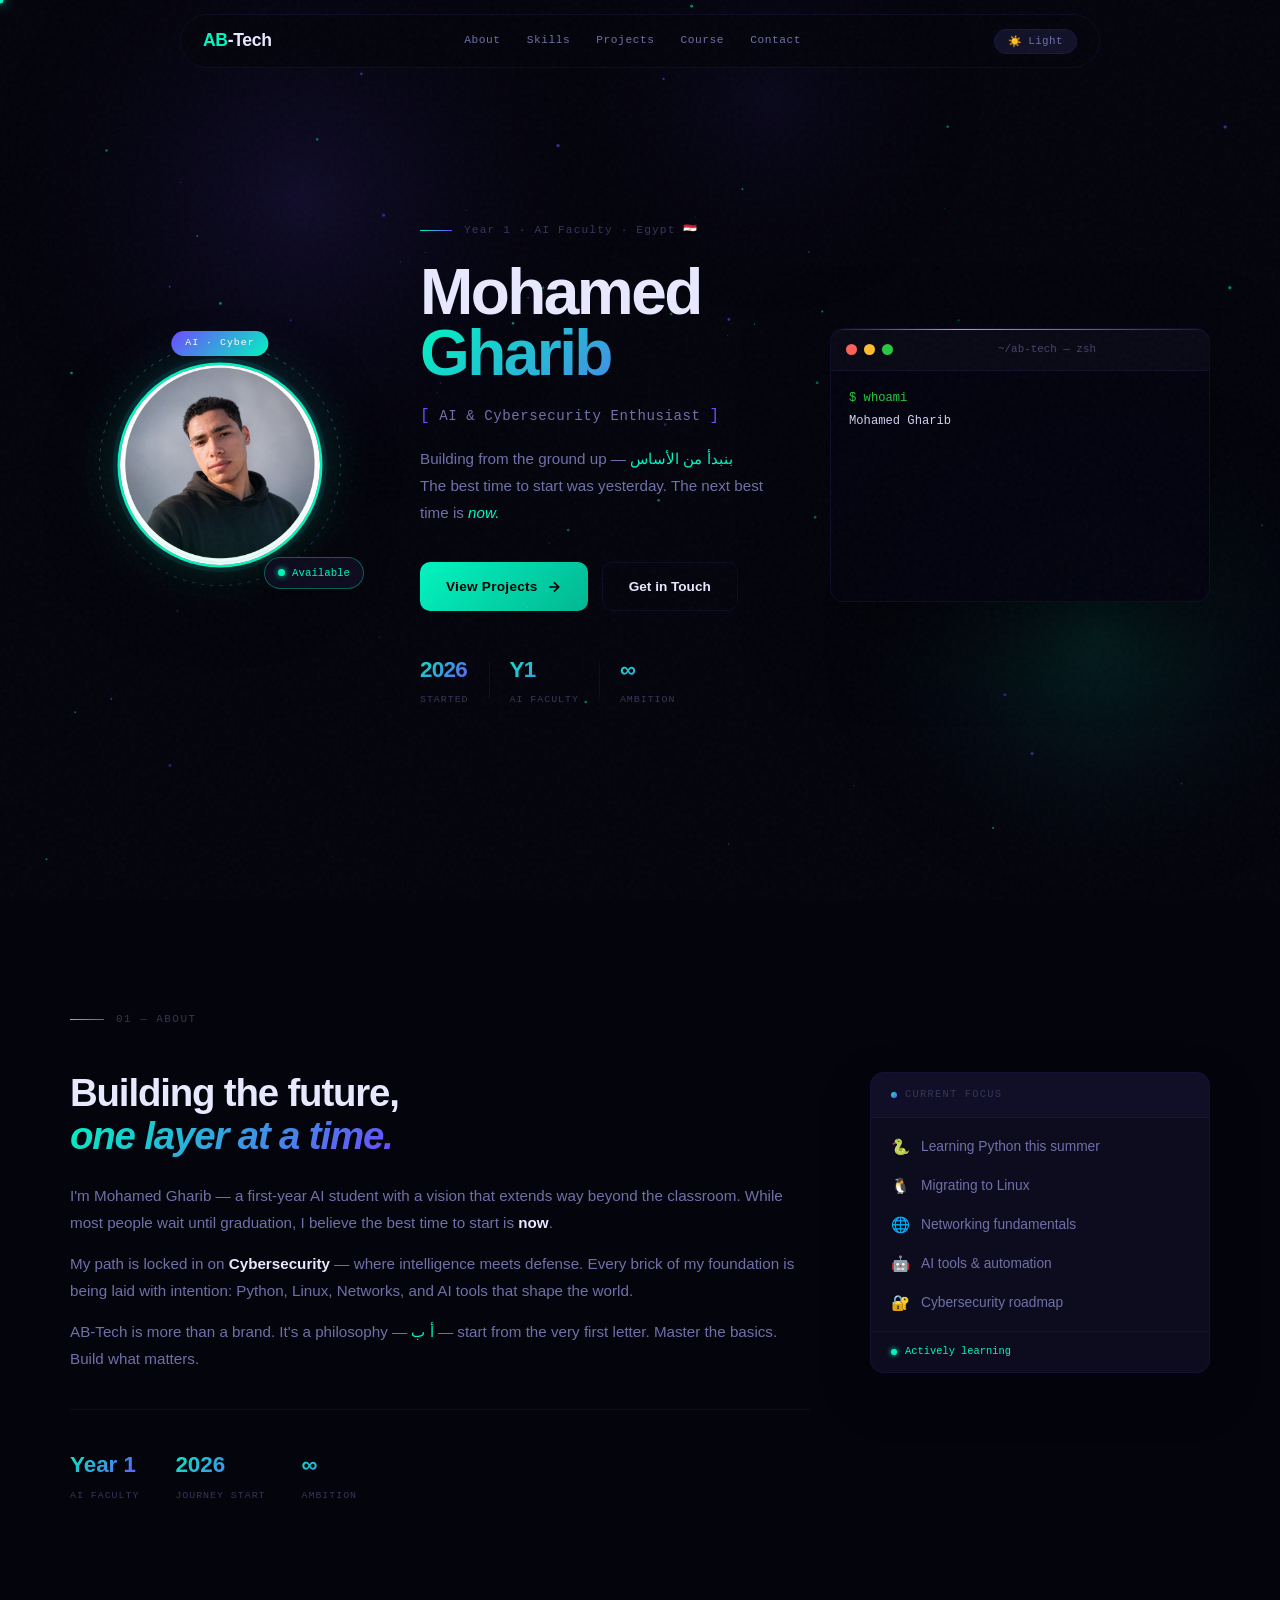
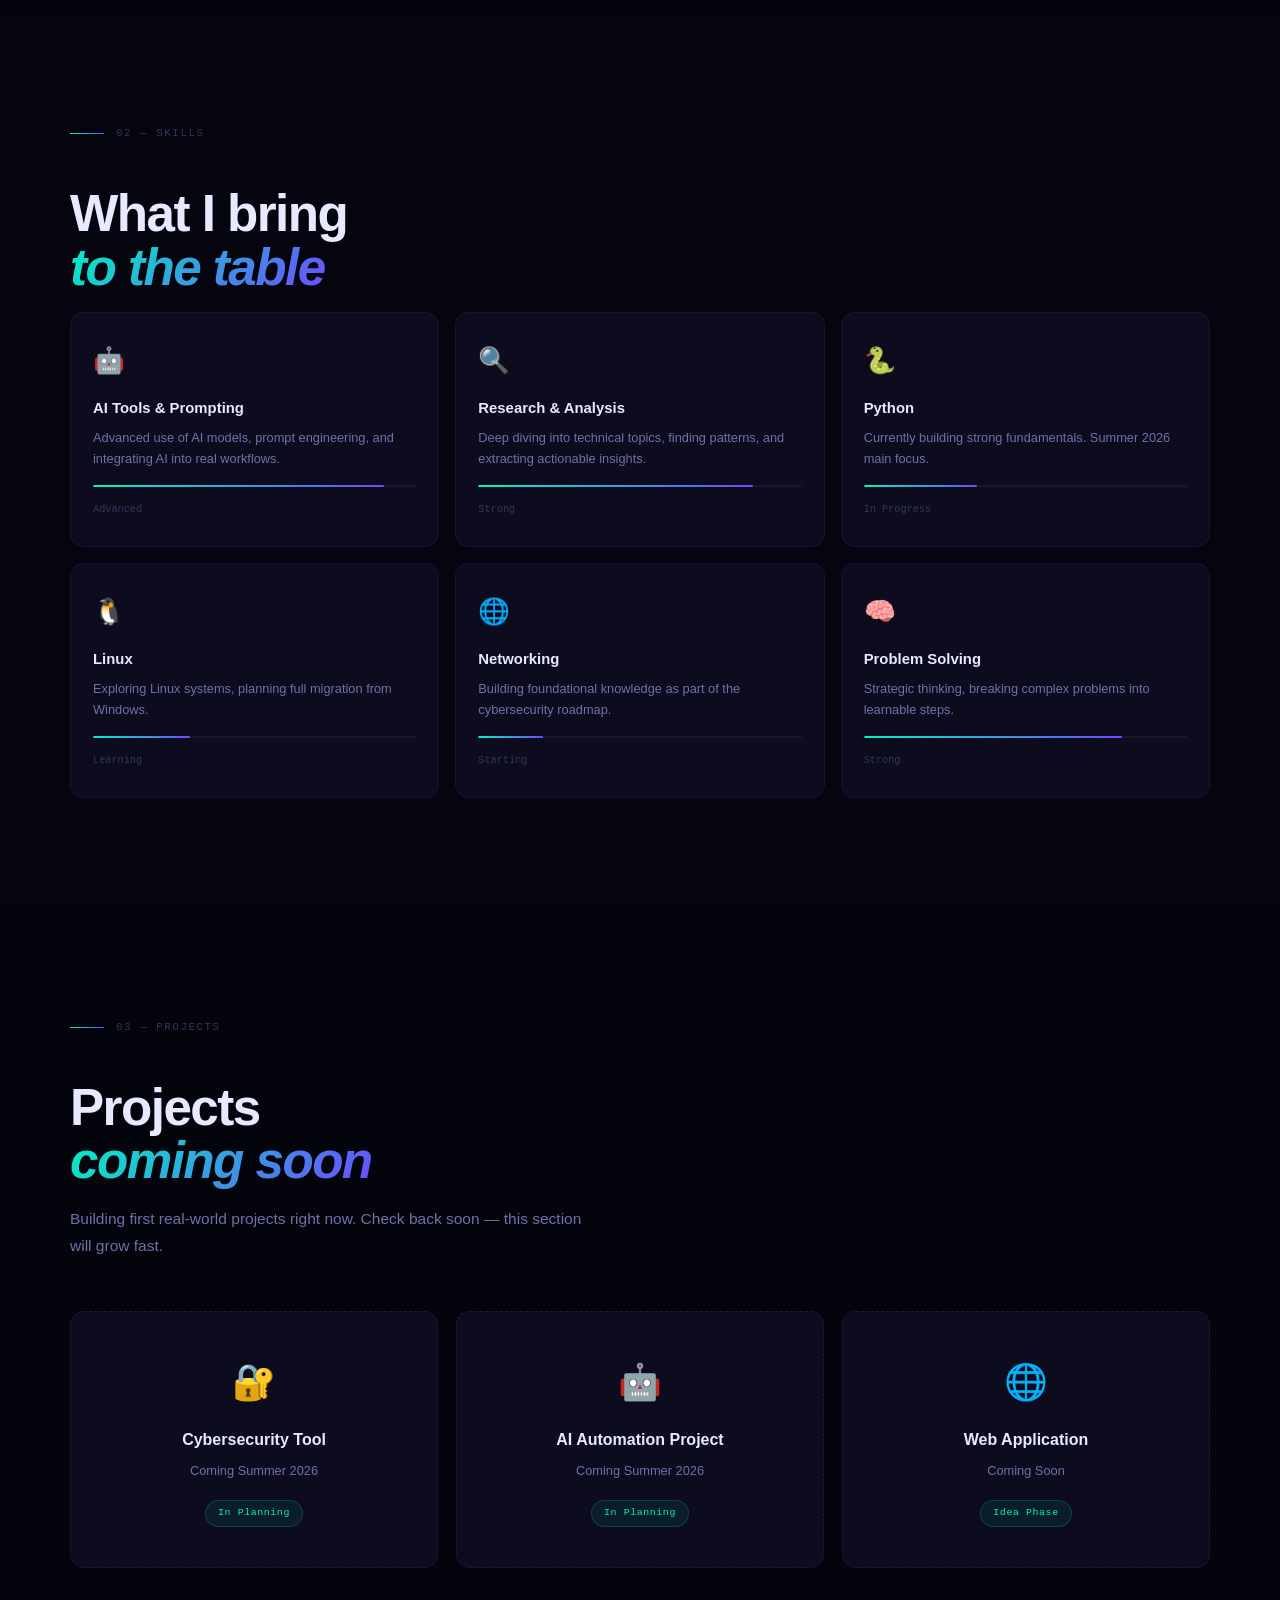
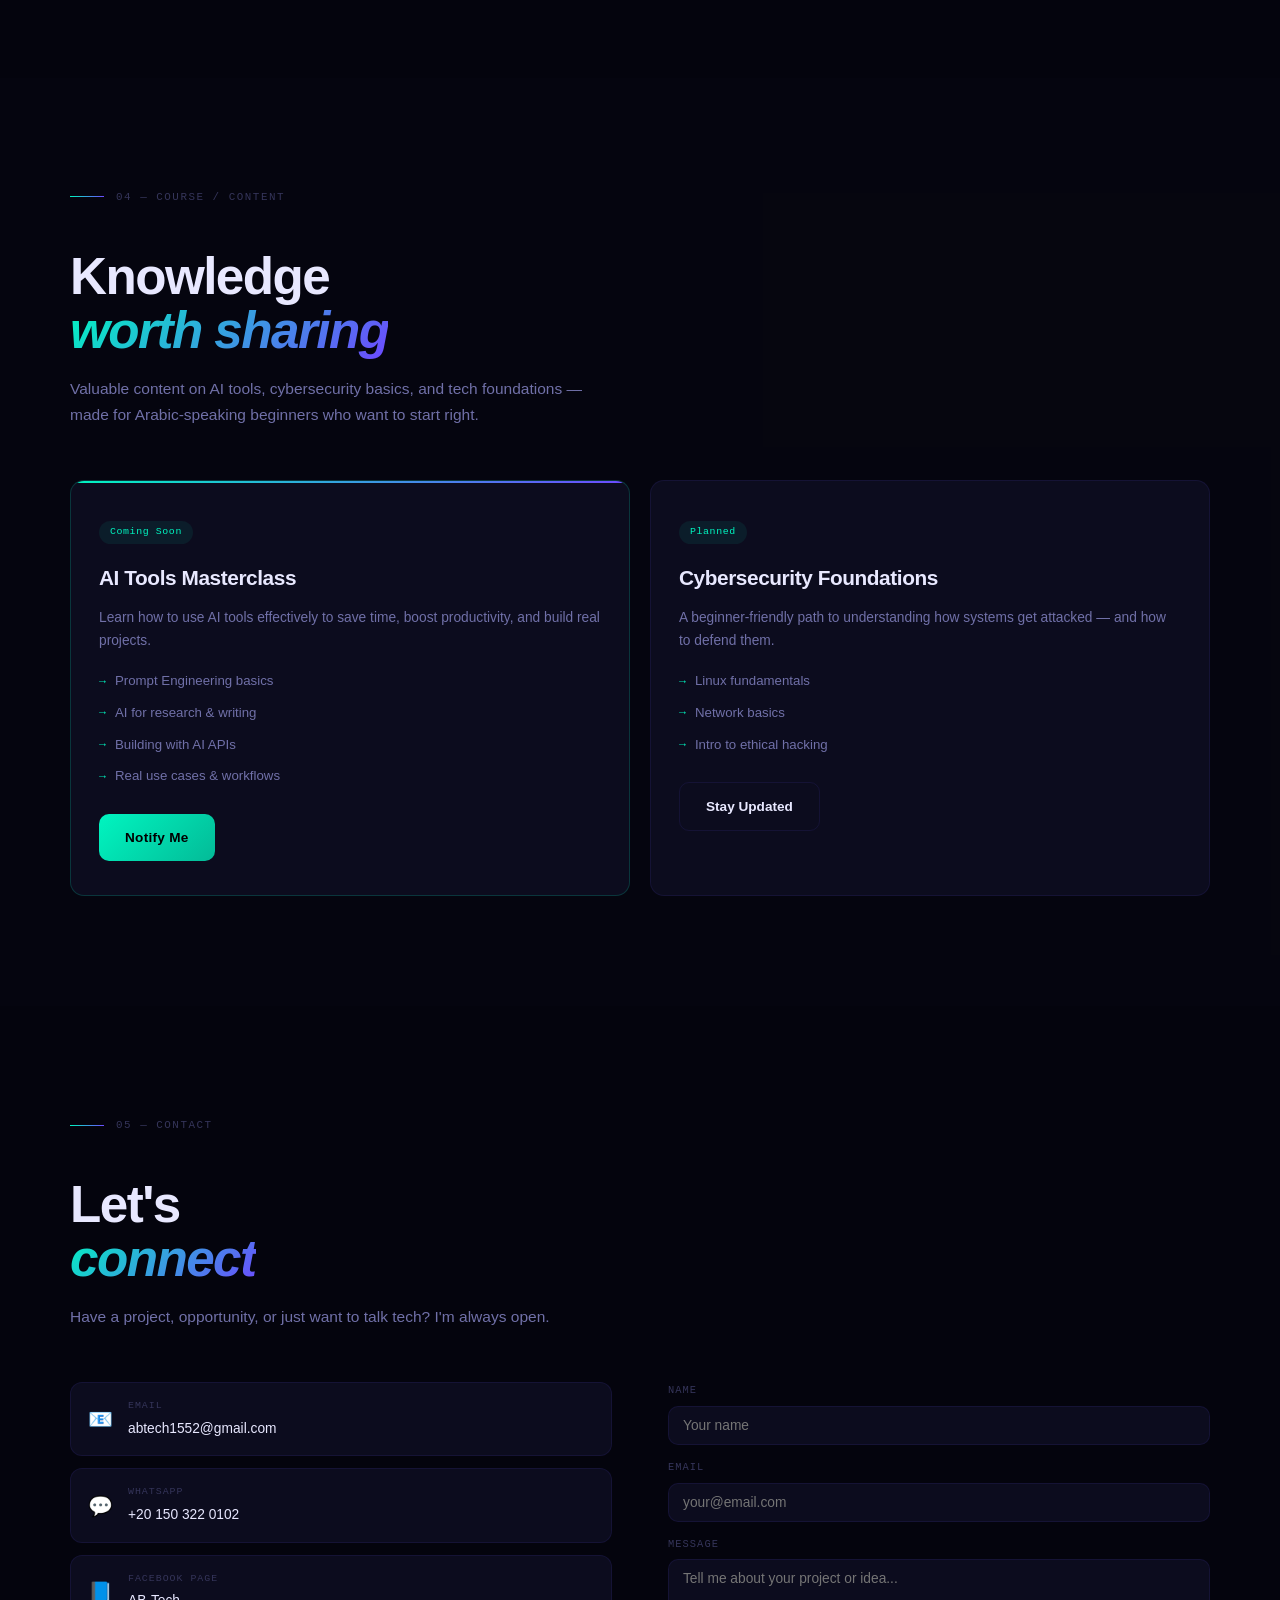
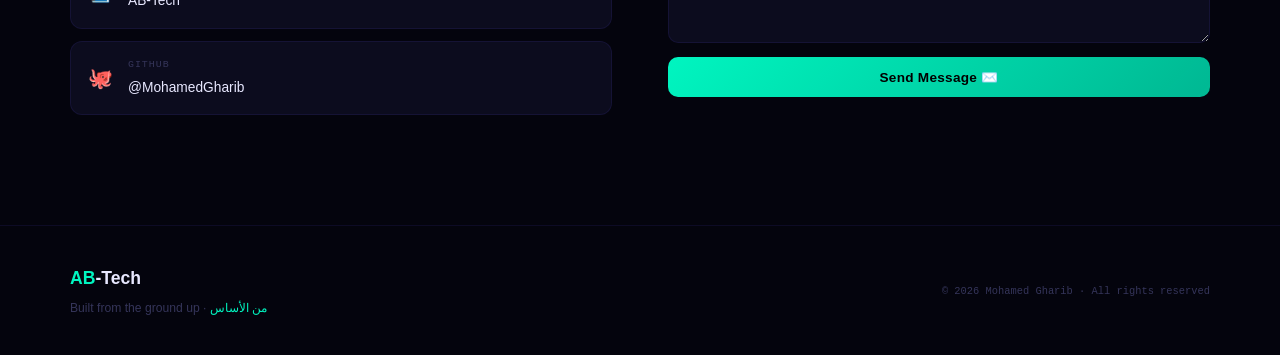
==== index.html @ f0b6b2c9 "Rename index (1).html to index.html" ====
<!DOCTYPE html>
<html lang="en" data-theme="dark">
<head>
  <meta charset="UTF-8"/>
  <meta name="viewport" content="width=device-width, initial-scale=1.0"/>
  <title>Mohamed Gharib — AI & Cybersecurity</title>
  <link rel="preconnect" href="https://fonts.googleapis.com"/>
  <link rel="preconnect" href="https://fonts.gstatic.com" crossorigin/>
  <link href="https://fonts.googleapis.com/css2?family=Clash+Display:wght@400;500;600;700&family=Cabinet+Grotesk:wght@400;500;700;800;900&family=Fira+Code:wght@300;400;500&display=swap" rel="stylesheet"/>
  <link rel="stylesheet" href="style.css"/>
</head>
<body>
  <canvas id="bgCanvas"></canvas>
  <div class="noise"></div>
  <div class="cursor-dot" id="cursorDot"></div>

  <!-- NAV -->
  <nav id="navbar">
    <div class="nav-brand"><span class="brand-ab">AB</span><span class="brand-tech">-Tech</span></div>
    <div class="nav-links">
      <a href="#about">About</a>
      <a href="#skills">Skills</a>
      <a href="#projects">Projects</a>
      <a href="#course">Course</a>
      <a href="#contact">Contact</a>
    </div>
    <button class="theme-toggle" id="themeToggle">
      <span id="toggleIcon">☀️</span><span id="toggleLabel">Light</span>
    </button>
  </nav>

  <!-- HERO -->
  <section class="hero" id="home">
    <div class="hero-left">
      <div class="profile-wrap">
        <svg class="profile-rings" viewBox="0 0 360 360" xmlns="http://www.w3.org/2000/svg">
          <circle cx="180" cy="180" r="155" fill="none" stroke="url(#ringGrad1)" stroke-width="1" stroke-dasharray="4 8" opacity="0.5">
            <animateTransform attributeName="transform" type="rotate" from="0 180 180" to="360 180 180" dur="20s" repeatCount="indefinite"/>
          </circle>
          <circle cx="180" cy="180" r="170" fill="none" stroke="url(#ringGrad2)" stroke-width="0.5" stroke-dasharray="2 12" opacity="0.3">
            <animateTransform attributeName="transform" type="rotate" from="360 180 180" to="0 180 180" dur="30s" repeatCount="indefinite"/>
          </circle>
          <defs>
            <linearGradient id="ringGrad1" x1="0%" y1="0%" x2="100%" y2="100%">
              <stop offset="0%" stop-color="#00f0b4"/>
              <stop offset="100%" stop-color="#7b5fff"/>
            </linearGradient>
            <linearGradient id="ringGrad2" x1="0%" y1="0%" x2="100%" y2="100%">
              <stop offset="0%" stop-color="#7b5fff"/>
              <stop offset="100%" stop-color="#00f0b4"/>
            </linearGradient>
          </defs>
        </svg>
        <div class="profile-glow-outer"></div>
        <div class="profile-img-wrap">
          <img src="[data-uri]" alt="Mohamed Gharib" class="profile-img"/>
          <div class="profile-overlay"></div>
        </div>
        <div class="profile-badge"><span class="live-dot"></span>Available</div>
        <div class="profile-tag-bottom">AI · Cyber</div>
      </div>
    </div>

    <div class="hero-right">
      <div class="hero-eyebrow">
        <span class="eyebrow-line"></span>
        <span>Year 1 · AI Faculty · Egypt 🇪🇬</span>
      </div>
      <h1 class="hero-name">
        <span class="name-line" data-text="Mohamed">Mohamed</span>
        <span class="name-line accent-name" data-text="Gharib">Gharib</span>
      </h1>
      <p class="hero-role">
        <span class="role-bracket">[</span>
        AI &amp; Cybersecurity Enthusiast
        <span class="role-bracket">]</span>
      </p>
      <p class="hero-desc">Building from the ground up — <span class="arabic">بنبدأ من الأساس</span><br/>The best time to start was yesterday. The next best time is <em>now.</em></p>
      <div class="hero-cta">
        <a href="#projects" class="btn-primary"><span>View Projects</span><svg width="16" height="16" viewBox="0 0 24 24" fill="none" stroke="currentColor" stroke-width="2.5"><path d="M5 12h14M12 5l7 7-7 7"/></svg></a>
        <a href="#contact" class="btn-ghost">Get in Touch</a>
      </div>
      <div class="hero-stats">
        <div class="hstat"><span class="hstat-n">2026</span><span class="hstat-l">Started</span></div>
        <div class="hstat-div"></div>
        <div class="hstat"><span class="hstat-n">Y1</span><span class="hstat-l">AI Faculty</span></div>
        <div class="hstat-div"></div>
        <div class="hstat"><span class="hstat-n">∞</span><span class="hstat-l">Ambition</span></div>
      </div>
    </div>

    <div class="hero-terminal">
      <div class="terminal">
        <div class="terminal-bar">
          <span class="t-dot red"></span><span class="t-dot yellow"></span><span class="t-dot green"></span>
          <span class="t-title">~/ab-tech — zsh</span>
        </div>
        <div class="terminal-body" id="terminalBody"></div>
      </div>
    </div>
  </section>

  <!-- ABOUT -->
  <section class="section" id="about">
    <div class="section-inner">
      <div class="section-label"><span class="label-line"></span>01 — About</div>
      <div class="about-grid">
        <div class="about-text">
          <h2>Building the future,<br/><em>one layer at a time.</em></h2>
          <p>I'm Mohamed Gharib — a first-year AI student with a vision that extends way beyond the classroom. While most people wait until graduation, I believe the best time to start is <strong>now</strong>.</p>
          <p>My path is locked in on <strong>Cybersecurity</strong> — where intelligence meets defense. Every brick of my foundation is being laid with intention: Python, Linux, Networks, and AI tools that shape the world.</p>
          <p>AB-Tech is more than a brand. It's a philosophy — <span class="arabic">أ ب</span> — start from the very first letter. Master the basics. Build what matters.</p>
          <div class="about-stats">
            <div class="stat"><span class="stat-num">Year 1</span><span class="stat-label">AI Faculty</span></div>
            <div class="stat"><span class="stat-num">2026</span><span class="stat-label">Journey Start</span></div>
            <div class="stat"><span class="stat-num">∞</span><span class="stat-label">Ambition</span></div>
          </div>
        </div>
        <div class="about-card">
          <div class="card-header"><span class="card-dot"></span>Current Focus</div>
          <ul class="focus-list">
            <li><span class="focus-icon">🐍</span><span>Learning Python this summer</span></li>
            <li><span class="focus-icon">🐧</span><span>Migrating to Linux</span></li>
            <li><span class="focus-icon">🌐</span><span>Networking fundamentals</span></li>
            <li><span class="focus-icon">🤖</span><span>AI tools &amp; automation</span></li>
            <li><span class="focus-icon">🔐</span><span>Cybersecurity roadmap</span></li>
          </ul>
          <div class="card-footer"><span class="status-dot"></span>Actively learning</div>
        </div>
      </div>
    </div>
  </section>

  <!-- SKILLS -->
  <section class="section section-alt" id="skills">
    <div class="section-inner">
      <div class="section-label"><span class="label-line"></span>02 — Skills</div>
      <h2 class="section-title">What I bring<br/><em>to the table</em></h2>
      <div class="skills-grid">
        <div class="skill-card"><div class="skill-icon">🤖</div><h3>AI Tools &amp; Prompting</h3><p>Advanced use of AI models, prompt engineering, and integrating AI into real workflows.</p><div class="skill-bar"><div class="skill-fill" data-width="90"></div></div><span class="skill-percent">Advanced</span></div>
        <div class="skill-card"><div class="skill-icon">🔍</div><h3>Research &amp; Analysis</h3><p>Deep diving into technical topics, finding patterns, and extracting actionable insights.</p><div class="skill-bar"><div class="skill-fill" data-width="85"></div></div><span class="skill-percent">Strong</span></div>
        <div class="skill-card"><div class="skill-icon">🐍</div><h3>Python</h3><p>Currently building strong fundamentals. Summer 2026 main focus.</p><div class="skill-bar"><div class="skill-fill" data-width="35"></div></div><span class="skill-percent">In Progress</span></div>
        <div class="skill-card"><div class="skill-icon">🐧</div><h3>Linux</h3><p>Exploring Linux systems, planning full migration from Windows.</p><div class="skill-bar"><div class="skill-fill" data-width="30"></div></div><span class="skill-percent">Learning</span></div>
        <div class="skill-card"><div class="skill-icon">🌐</div><h3>Networking</h3><p>Building foundational knowledge as part of the cybersecurity roadmap.</p><div class="skill-bar"><div class="skill-fill" data-width="20"></div></div><span class="skill-percent">Starting</span></div>
        <div class="skill-card"><div class="skill-icon">🧠</div><h3>Problem Solving</h3><p>Strategic thinking, breaking complex problems into learnable steps.</p><div class="skill-bar"><div class="skill-fill" data-width="80"></div></div><span class="skill-percent">Strong</span></div>
      </div>
    </div>
  </section>

  <!-- PROJECTS -->
  <section class="section" id="projects">
    <div class="section-inner">
      <div class="section-label"><span class="label-line"></span>03 — Projects</div>
      <h2 class="section-title">Projects<br/><em>coming soon</em></h2>
      <p class="section-desc">Building first real-world projects right now. Check back soon — this section will grow fast.</p>
      <div class="projects-grid">
        <div class="project-card"><div class="project-icon">🔐</div><h3>Cybersecurity Tool</h3><p>Coming Summer 2026</p><span class="badge">In Planning</span></div>
        <div class="project-card"><div class="project-icon">🤖</div><h3>AI Automation Project</h3><p>Coming Summer 2026</p><span class="badge">In Planning</span></div>
        <div class="project-card"><div class="project-icon">🌐</div><h3>Web Application</h3><p>Coming Soon</p><span class="badge">Idea Phase</span></div>
      </div>
    </div>
  </section>

  <!-- COURSE -->
  <section class="section section-alt" id="course">
    <div class="section-inner">
      <div class="section-label"><span class="label-line"></span>04 — Course / Content</div>
      <h2 class="section-title">Knowledge<br/><em>worth sharing</em></h2>
      <p class="section-desc">Valuable content on AI tools, cybersecurity basics, and tech foundations — made for Arabic-speaking beginners who want to start right.</p>
      <div class="course-grid">
        <div class="course-card featured">
          <div class="course-tag">Coming Soon</div>
          <h3>AI Tools Masterclass</h3>
          <p>Learn how to use AI tools effectively to save time, boost productivity, and build real projects.</p>
          <ul class="course-topics"><li>Prompt Engineering basics</li><li>AI for research &amp; writing</li><li>Building with AI APIs</li><li>Real use cases &amp; workflows</li></ul>
          <a href="#contact" class="btn-primary"><span>Notify Me</span></a>
        </div>
        <div class="course-card">
          <div class="course-tag">Planned</div>
          <h3>Cybersecurity Foundations</h3>
          <p>A beginner-friendly path to understanding how systems get attacked — and how to defend them.</p>
          <ul class="course-topics"><li>Linux fundamentals</li><li>Network basics</li><li>Intro to ethical hacking</li></ul>
          <a href="#contact" class="btn-ghost">Stay Updated</a>
        </div>
      </div>
    </div>
  </section>

  <!-- CONTACT -->
  <section class="section" id="contact">
    <div class="section-inner">
      <div class="section-label"><span class="label-line"></span>05 — Contact</div>
      <h2 class="section-title">Let's<br/><em>connect</em></h2>
      <p class="section-desc">Have a project, opportunity, or just want to talk tech? I'm always open.</p>
      <div class="contact-grid">
        <div class="contact-info">
          <a href="mailto:abtech1552@gmail.com" class="contact-item"><span class="contact-icon">📧</span><div><span class="contact-label">Email</span><span class="contact-value">abtech1552@gmail.com</span></div></a>
          <a href="https://wa.me/201503220102" target="_blank" class="contact-item"><span class="contact-icon">💬</span><div><span class="contact-label">WhatsApp</span><span class="contact-value">+20 150 322 0102</span></div></a>
          <a href="https://www.facebook.com/share/1BMuj4ovpR/" target="_blank" class="contact-item"><span class="contact-icon">📘</span><div><span class="contact-label">Facebook Page</span><span class="contact-value">AB-Tech</span></div></a>
          <a href="https://github.com" target="_blank" class="contact-item"><span class="contact-icon">🐙</span><div><span class="contact-label">GitHub</span><span class="contact-value">@MohamedGharib</span></div></a>
        </div>
        <form class="contact-form" id="contactForm">
          <div class="form-group"><label>Name</label><input type="text" name="name" placeholder="Your name" required/></div>
          <div class="form-group"><label>Email</label><input type="email" name="email" placeholder="your@email.com" required/></div>
          <div class="form-group"><label>Message</label><textarea name="message" placeholder="Tell me about your project or idea..." rows="4" required></textarea></div>
          <button type="submit" class="btn-primary full-width"><span>Send Message ✉️</span></button>
        </form>
      </div>
    </div>
  </section>

  <footer>
    <div class="footer-inner">
      <div class="footer-brand"><span class="brand-ab">AB</span><span class="brand-tech">-Tech</span><p>Built from the ground up · <span class="arabic">من الأساس</span></p></div>
      <div class="footer-copy">© 2026 Mohamed Gharib · All rights reserved</div>
    </div>
  </footer>

  <script src="script.js"></script>
</body>
</html>
---- style.css ----
/* AB-TECH PORTFOLIO v3 — MOHAMED GHARIB */

:root {
  --bg:#04040d;--bg-alt:#070712;--surface:#0c0c1e;--surface2:#111128;
  --border:rgba(100,80,255,0.1);--accent:#00f5c0;--accent2:#6d4aff;
  --text:#e8e8ff;--text-muted:#7070a8;--text-dim:#35355a;
  --nav-bg:rgba(4,4,13,0.75);--fd:'Syne',sans-serif;
  --fb:'Plus Jakarta Sans',sans-serif;--fm:'DM Mono',monospace;--r:14px;
}
[data-theme="light"] {
  --bg:#f2f2fa;--bg-alt:#e8e8f5;--surface:#fff;--surface2:#f0f0fc;
  --border:rgba(80,60,200,0.1);--accent:#007a5e;--accent2:#5533cc;
  --text:#08081a;--text-muted:#505075;--text-dim:#9090b8;
  --nav-bg:rgba(242,242,250,0.85);
}
*,*::before,*::after{box-sizing:border-box;margin:0;padding:0}
html{scroll-behavior:smooth}
body{background:var(--bg);color:var(--text);font-family:var(--fb);font-size:16px;line-height:1.7;overflow-x:hidden;cursor:none}

#bgCanvas{position:fixed;inset:0;z-index:0;pointer-events:none}
.noise{position:fixed;inset:0;z-index:9998;pointer-events:none;opacity:.028;background-image:url("data:image/svg+xml,%3Csvg viewBox='0 0 256 256' xmlns='http://www.w3.org/2000/svg'%3E%3Cfilter id='n'%3E%3CfeTurbulence type='fractalNoise' baseFrequency='.85' numOctaves='4' stitchTiles='stitch'/%3E%3C/filter%3E%3Crect width='100%25' height='100%25' filter='url(%23n)'/%3E%3C/svg%3E")}
.cursor-dot{position:fixed;width:7px;height:7px;background:var(--accent);border-radius:50%;pointer-events:none;z-index:10001;transform:translate(-50%,-50%);box-shadow:0 0 12px var(--accent)}

nav{position:fixed;top:14px;left:50%;transform:translateX(-50%);z-index:1000;display:flex;align-items:center;justify-content:space-between;padding:0 22px;height:54px;width:min(920px,calc(100vw - 28px));background:var(--nav-bg);backdrop-filter:blur(24px);border:1px solid var(--border);border-radius:100px;transition:background .4s}
[data-theme="light"] nav{background:rgba(242,242,250,.85)}
.nav-brand{font-family:var(--fd);font-weight:800;font-size:1.1rem;letter-spacing:-.02em}
.brand-ab{color:var(--accent)}.brand-tech{color:var(--text)}
.nav-links{display:flex;gap:26px}
.nav-links a{font-family:var(--fm);font-size:.7rem;color:var(--text-muted);text-decoration:none;letter-spacing:.05em;transition:color .2s}
.nav-links a:hover{color:var(--accent)}
.theme-toggle{display:flex;align-items:center;gap:6px;background:var(--surface2);border:1px solid var(--border);color:var(--text-muted);font-family:var(--fm);font-size:.68rem;padding:5px 13px;border-radius:100px;cursor:none;transition:all .2s;letter-spacing:.04em}
.theme-toggle:hover{border-color:var(--accent);color:var(--accent)}

.hero{min-height:100vh;display:grid;grid-template-columns:300px 1fr 380px;align-items:center;gap:50px;padding:90px 70px 60px;position:relative;z-index:1}

/* PROFILE */
.hero-left{display:flex;align-items:center;justify-content:center}
.profile-wrap{position:relative;width:280px;height:280px;display:flex;align-items:center;justify-content:center}
.profile-rings{position:absolute;width:280px;height:280px;top:50%;left:50%;transform:translate(-50%,-50%);z-index:1}
.profile-glow-outer{position:absolute;width:220px;height:220px;border-radius:50%;background:radial-gradient(circle,rgba(0,245,192,.22) 0%,rgba(109,74,255,.12) 50%,transparent 75%);animation:glowPulse 4s ease-in-out infinite;z-index:2}
@keyframes glowPulse{0%,100%{transform:scale(1);opacity:.8}50%{transform:scale(1.12);opacity:1}}
.profile-img-wrap{position:relative;width:200px;height:200px;border-radius:50%;z-index:3;overflow:hidden;box-shadow:0 0 0 2.5px var(--accent),0 0 0 7px rgba(0,245,192,.09),0 0 50px rgba(0,245,192,.22),0 24px 70px rgba(0,0,0,.65)}
.profile-img{width:100%;height:100%;object-fit:cover;object-position:top center;display:block;transition:transform .6s ease}
.profile-img-wrap:hover .profile-img{transform:scale(1.06)}
.profile-overlay{position:absolute;inset:0;background:linear-gradient(180deg,transparent 55%,rgba(0,245,192,.08) 100%);border-radius:50%}
.profile-badge{position:absolute;bottom:16px;right:-4px;background:var(--surface);border:1px solid rgba(0,245,192,.35);border-radius:100px;padding:6px 13px;font-family:var(--fm);font-size:.67rem;color:var(--accent);display:flex;align-items:center;gap:7px;z-index:4;box-shadow:0 6px 20px rgba(0,0,0,.4);white-space:nowrap}
.live-dot{width:7px;height:7px;background:var(--accent);border-radius:50%;animation:pulse 2s infinite;box-shadow:0 0 6px var(--accent)}
.profile-tag-bottom{position:absolute;top:6px;left:50%;transform:translateX(-50%);background:linear-gradient(135deg,var(--accent2),var(--accent));border-radius:100px;padding:4px 14px;font-family:var(--fm);font-size:.62rem;color:#fff;letter-spacing:.1em;z-index:4;white-space:nowrap}
@keyframes pulse{0%,100%{opacity:1;transform:scale(1)}50%{opacity:.4;transform:scale(.8)}}

/* HERO TEXT */
.hero-right{z-index:1}
.hero-eyebrow{display:flex;align-items:center;gap:12px;font-family:var(--fm);font-size:.7rem;color:var(--text-dim);letter-spacing:.1em;margin-bottom:22px}
.eyebrow-line{display:block;width:32px;height:1px;background:linear-gradient(90deg,var(--accent),var(--accent2))}
.hero-name{font-family:var(--fd);font-size:clamp(2.8rem,5vw,4.8rem);font-weight:800;line-height:.95;letter-spacing:-.04em;margin-bottom:20px;overflow:hidden}
.name-line{display:block;animation:slideUp .9s cubic-bezier(.16,1,.3,1) both}
.name-line.accent-name{animation-delay:.12s;background:linear-gradient(135deg,var(--accent) 0%,var(--accent2) 100%);-webkit-background-clip:text;-webkit-text-fill-color:transparent;background-clip:text}
@keyframes slideUp{from{transform:translateY(110%);opacity:0}to{transform:translateY(0);opacity:1}}
.hero-role{font-family:var(--fm);font-size:.88rem;color:var(--text-muted);letter-spacing:.04em;margin-bottom:16px}
.role-bracket{color:var(--accent2);font-size:1rem}
.hero-desc{color:var(--text-muted);font-size:.95rem;line-height:1.75;margin-bottom:36px;max-width:420px}
.hero-desc em{color:var(--accent);font-style:italic}
.arabic{font-family:'Segoe UI',Tahoma,sans-serif;color:var(--accent);direction:rtl;display:inline}
.hero-cta{display:flex;gap:14px;flex-wrap:wrap;margin-bottom:40px}
.hero-stats{display:flex;align-items:center;gap:20px}
.hstat{display:flex;flex-direction:column;gap:3px}
.hstat-n{font-family:var(--fd);font-size:1.4rem;font-weight:800;letter-spacing:-.03em;background:linear-gradient(135deg,var(--accent),var(--accent2));-webkit-background-clip:text;-webkit-text-fill-color:transparent;background-clip:text}
.hstat-l{font-family:var(--fm);font-size:.62rem;color:var(--text-dim);letter-spacing:.1em;text-transform:uppercase}
.hstat-div{width:1px;height:36px;background:var(--border)}

/* BUTTONS */
.btn-primary{display:inline-flex;align-items:center;gap:8px;padding:12px 26px;background:linear-gradient(135deg,var(--accent),rgba(0,245,192,.75));color:#000;font-family:var(--fd);font-weight:700;font-size:.85rem;letter-spacing:.02em;border-radius:10px;text-decoration:none;border:none;cursor:none;transition:transform .2s,box-shadow .2s,filter .2s;position:relative;overflow:hidden}
.btn-primary:hover{transform:translateY(-3px);box-shadow:0 12px 36px rgba(0,245,192,.32);filter:brightness(1.08)}
.btn-ghost{display:inline-flex;align-items:center;gap:8px;padding:12px 26px;background:transparent;color:var(--text);font-family:var(--fd);font-weight:600;font-size:.85rem;border-radius:10px;border:1px solid var(--border);text-decoration:none;cursor:none;transition:border-color .2s,color .2s,transform .2s,background .2s}
.btn-ghost:hover{border-color:var(--accent);color:var(--accent);transform:translateY(-3px);background:rgba(0,245,192,.04)}
.full-width{width:100%;justify-content:center}

/* TERMINAL */
.hero-terminal{z-index:1}
.terminal{background:rgba(4,4,16,.92);border:1px solid var(--border);border-radius:var(--r);overflow:hidden;box-shadow:0 30px 80px rgba(0,0,0,.5),inset 0 1px 0 rgba(255,255,255,.04);position:relative;animation:fadeInUp 1s .4s both}
[data-theme="light"] .terminal{background:rgba(8,8,24,.95)}
.terminal::before{content:'';position:absolute;top:0;left:0;right:0;height:1px;background:linear-gradient(90deg,transparent,var(--accent),var(--accent2),transparent)}
@keyframes fadeInUp{from{opacity:0;transform:translateY(24px)}to{opacity:1;transform:translateY(0)}}
.terminal-bar{display:flex;align-items:center;gap:7px;padding:11px 15px;background:rgba(255,255,255,.025);border-bottom:1px solid var(--border)}
.t-dot{width:11px;height:11px;border-radius:50%}
.t-dot.red{background:#ff5f57}.t-dot.yellow{background:#febc2e}.t-dot.green{background:#28c840}
.t-title{font-family:var(--fm);font-size:.68rem;color:#44446a;margin:0 auto}
.terminal-body{padding:16px 18px;font-family:var(--fm);font-size:.76rem;line-height:1.9;min-height:230px;color:#8888b8}
.t-green{color:#28c840}.t-accent{color:var(--accent)}.t-yellow{color:#febc2e}.t-muted{color:#404060}.t-white{color:#d0d0f0}
.terminal-cursor{display:inline-block;width:7px;height:13px;background:var(--accent);animation:blink 1s infinite;vertical-align:middle;margin-left:2px;border-radius:1px}
@keyframes blink{0%,49%{opacity:1}50%,100%{opacity:0}}

/* SECTIONS */
.section{padding:110px 70px;position:relative;z-index:1}
.section-alt{background:rgba(7,7,18,.6)}
[data-theme="light"] .section-alt{background:rgba(232,232,245,.5)}
.section-inner{max-width:1180px;margin:0 auto}
.section-label{display:flex;align-items:center;gap:12px;font-family:var(--fm);font-size:.68rem;color:var(--text-dim);letter-spacing:.14em;text-transform:uppercase;margin-bottom:44px}
.label-line{display:block;width:34px;height:1px;background:linear-gradient(90deg,var(--accent),var(--accent2));flex-shrink:0}
.section-title{font-family:var(--fd);font-size:clamp(2.2rem,4vw,3.5rem);font-weight:800;line-height:1.05;letter-spacing:-.03em;margin-bottom:18px}
.section-title em{font-style:italic;background:linear-gradient(135deg,var(--accent),var(--accent2));-webkit-background-clip:text;-webkit-text-fill-color:transparent;background-clip:text}
.section-desc{color:var(--text-muted);max-width:520px;margin-bottom:52px;font-size:.97rem}

/* ABOUT */
.about-grid{display:grid;grid-template-columns:1fr 340px;gap:60px;align-items:start}
.about-text h2{font-family:var(--fd);font-size:clamp(1.8rem,3vw,2.6rem);font-weight:800;line-height:1.1;letter-spacing:-.03em;margin-bottom:26px}
.about-text h2 em{font-style:italic;background:linear-gradient(135deg,var(--accent),var(--accent2));-webkit-background-clip:text;-webkit-text-fill-color:transparent;background-clip:text}
.about-text p{color:var(--text-muted);margin-bottom:15px;font-size:.95rem;line-height:1.75}
.about-text strong{color:var(--text);font-weight:600}
.about-stats{display:flex;gap:36px;margin-top:36px;padding-top:36px;border-top:1px solid var(--border)}
.stat{display:flex;flex-direction:column;gap:4px}
.stat-num{font-family:var(--fd);font-size:1.4rem;font-weight:800;background:linear-gradient(135deg,var(--accent),var(--accent2));-webkit-background-clip:text;-webkit-text-fill-color:transparent;background-clip:text}
.stat-label{font-family:var(--fm);font-size:.62rem;color:var(--text-dim);letter-spacing:.1em;text-transform:uppercase}
.about-card{background:var(--surface);border:1px solid var(--border);border-radius:var(--r);overflow:hidden;position:sticky;top:86px;box-shadow:0 20px 50px rgba(0,0,0,.25)}
.card-header{padding:13px 20px;font-family:var(--fm);font-size:.65rem;color:var(--text-dim);letter-spacing:.12em;text-transform:uppercase;border-bottom:1px solid var(--border);background:rgba(109,74,255,.04);display:flex;align-items:center;gap:8px}
.card-dot{width:6px;height:6px;border-radius:50%;background:linear-gradient(135deg,var(--accent),var(--accent2));flex-shrink:0}
.focus-list{list-style:none;padding:16px 20px;display:flex;flex-direction:column;gap:13px}
.focus-list li{display:flex;align-items:center;gap:11px;font-size:.86rem;color:var(--text-muted);transition:color .2s}
.focus-list li:hover{color:var(--text)}
.focus-icon{font-size:.95rem}
.card-footer{padding:11px 20px;border-top:1px solid var(--border);font-family:var(--fm);font-size:.65rem;color:var(--accent);display:flex;align-items:center;gap:8px}
.status-dot{width:6px;height:6px;background:var(--accent);border-radius:50%;animation:pulse 2s infinite;box-shadow:0 0 5px var(--accent);flex-shrink:0}

/* SKILLS */
.skills-grid{display:grid;grid-template-columns:repeat(3,1fr);gap:16px}
.skill-card{background:var(--surface);border:1px solid var(--border);border-radius:var(--r);padding:26px 22px;transition:border-color .3s,transform .3s,box-shadow .3s;position:relative;overflow:hidden}
.skill-card::after{content:'';position:absolute;top:0;left:0;right:0;height:2px;background:linear-gradient(90deg,var(--accent),var(--accent2));opacity:0;transition:opacity .3s}
.skill-card:hover{border-color:rgba(0,245,192,.22);transform:translateY(-5px);box-shadow:0 20px 50px rgba(0,0,0,.3)}
.skill-card:hover::after{opacity:1}
.skill-icon{font-size:1.6rem;margin-bottom:13px}
.skill-card h3{font-family:var(--fd);font-size:.93rem;font-weight:700;margin-bottom:7px}
.skill-card p{font-size:.8rem;color:var(--text-muted);margin-bottom:16px;line-height:1.6}
.skill-bar{height:2px;background:rgba(255,255,255,.05);border-radius:100px;overflow:hidden;margin-bottom:6px}
.skill-fill{height:100%;background:linear-gradient(90deg,var(--accent),var(--accent2));border-radius:100px;width:0%;transition:width 1.4s cubic-bezier(.16,1,.3,1)}
.skill-percent{font-family:var(--fm);font-size:.64rem;color:var(--text-dim)}

/* PROJECTS */
.projects-grid{display:grid;grid-template-columns:repeat(3,1fr);gap:18px}
.project-card{background:var(--surface);border:1px dashed rgba(109,74,255,.2);border-radius:var(--r);padding:40px 26px;text-align:center;transition:border-color .3s,transform .3s;position:relative;overflow:hidden}
.project-card:hover{border-color:rgba(0,245,192,.28);transform:translateY(-5px)}
.project-icon{font-size:2.2rem;margin-bottom:14px}
.project-card h3{font-family:var(--fd);font-size:1rem;font-weight:700;margin-bottom:7px}
.project-card p{font-size:.8rem;color:var(--text-muted);margin-bottom:14px}
.badge{display:inline-block;padding:4px 12px;background:rgba(0,245,192,.07);border:1px solid rgba(0,245,192,.18);color:var(--accent);font-family:var(--fm);font-size:.62rem;border-radius:100px;letter-spacing:.06em}

/* COURSE */
.course-grid{display:grid;grid-template-columns:1fr 1fr;gap:20px}
.course-card{background:var(--surface);border:1px solid var(--border);border-radius:var(--r);padding:34px 28px;transition:border-color .3s,transform .3s;position:relative;overflow:hidden}
.course-card.featured{border-color:rgba(0,245,192,.18)}
.course-card.featured::before{content:'';position:absolute;top:0;left:0;right:0;height:2px;background:linear-gradient(90deg,var(--accent),var(--accent2))}
.course-card:hover{border-color:rgba(0,245,192,.3);transform:translateY(-4px)}
.course-tag{display:inline-block;padding:3px 11px;background:rgba(0,245,192,.07);color:var(--accent);font-family:var(--fm);font-size:.62rem;border-radius:100px;letter-spacing:.06em;margin-bottom:16px}
.course-card h3{font-family:var(--fd);font-size:1.3rem;font-weight:800;letter-spacing:-.02em;margin-bottom:10px}
.course-card p{color:var(--text-muted);font-size:.86rem;margin-bottom:18px;line-height:1.7}
.course-topics{list-style:none;margin-bottom:26px;display:flex;flex-direction:column;gap:9px}
.course-topics li{display:flex;align-items:center;gap:9px;font-size:.83rem;color:var(--text-muted)}
.course-topics li::before{content:"→";color:var(--accent);font-family:var(--fm);font-size:.72rem}

/* CONTACT */
.contact-grid{display:grid;grid-template-columns:1fr 1fr;gap:56px;align-items:start}
.contact-info{display:flex;flex-direction:column;gap:12px}
.contact-item{display:flex;align-items:center;gap:15px;padding:15px 17px;background:var(--surface);border:1px solid var(--border);border-radius:12px;text-decoration:none;transition:border-color .2s,transform .2s,background .2s}
.contact-item:hover{border-color:rgba(0,245,192,.28);transform:translateX(5px);background:rgba(0,245,192,.025)}
.contact-icon{font-size:1.25rem}
.contact-label{display:block;font-family:var(--fm);font-size:.62rem;color:var(--text-dim);letter-spacing:.1em;text-transform:uppercase;margin-bottom:2px}
.contact-value{display:block;color:var(--text);font-size:.86rem}
.contact-form{display:flex;flex-direction:column;gap:14px}
.form-group{display:flex;flex-direction:column;gap:6px}
.form-group label{font-family:var(--fm);font-size:.65rem;color:var(--text-dim);letter-spacing:.1em;text-transform:uppercase}
.form-group input,.form-group textarea{background:var(--surface);border:1px solid var(--border);border-radius:10px;padding:11px 14px;color:var(--text);font-family:var(--fb);font-size:.86rem;transition:border-color .2s,box-shadow .2s;resize:vertical;outline:none}
.form-group input:focus,.form-group textarea:focus{border-color:var(--accent);box-shadow:0 0 0 3px rgba(0,245,192,.07)}

/* FOOTER */
footer{border-top:1px solid var(--border);padding:38px 70px;position:relative;z-index:1}
.footer-inner{max-width:1180px;margin:0 auto;display:flex;align-items:center;justify-content:space-between}
.footer-brand{font-family:var(--fd);font-weight:800;font-size:1.1rem}
.footer-brand p{font-weight:400;font-size:.76rem;color:var(--text-dim);margin-top:4px}
.footer-copy{font-family:var(--fm);font-size:.65rem;color:var(--text-dim)}

.fade-in{opacity:0;transform:translateY(26px);transition:opacity .75s ease,transform .75s ease}
.fade-in.visible{opacity:1;transform:translateY(0)}

@media(max-width:1100px){
  .hero{grid-template-columns:260px 1fr;padding:95px 40px 55px}
  .hero-terminal{display:none}
  .about-grid{grid-template-columns:1fr}
  .about-card{position:static}
  .skills-grid{grid-template-columns:repeat(2,1fr)}
  .section{padding:80px 40px}
  footer{padding:34px 40px}
  nav{padding:0 18px}
  .nav-links{display:none}
}
@media(max-width:700px){
  .hero{grid-template-columns:1fr;padding:96px 22px 50px;text-align:center}
  .hero-left{margin-bottom:4px}
  .hero-eyebrow,.hero-cta,.hero-stats{justify-content:center}
  .hero-desc{margin-left:auto;margin-right:auto}
  .section{padding:65px 22px}
  .skills-grid,.projects-grid,.course-grid,.contact-grid{grid-template-columns:1fr}
  .footer-inner{flex-direction:column;gap:14px;text-align:center}
  footer{padding:26px 22px}
}
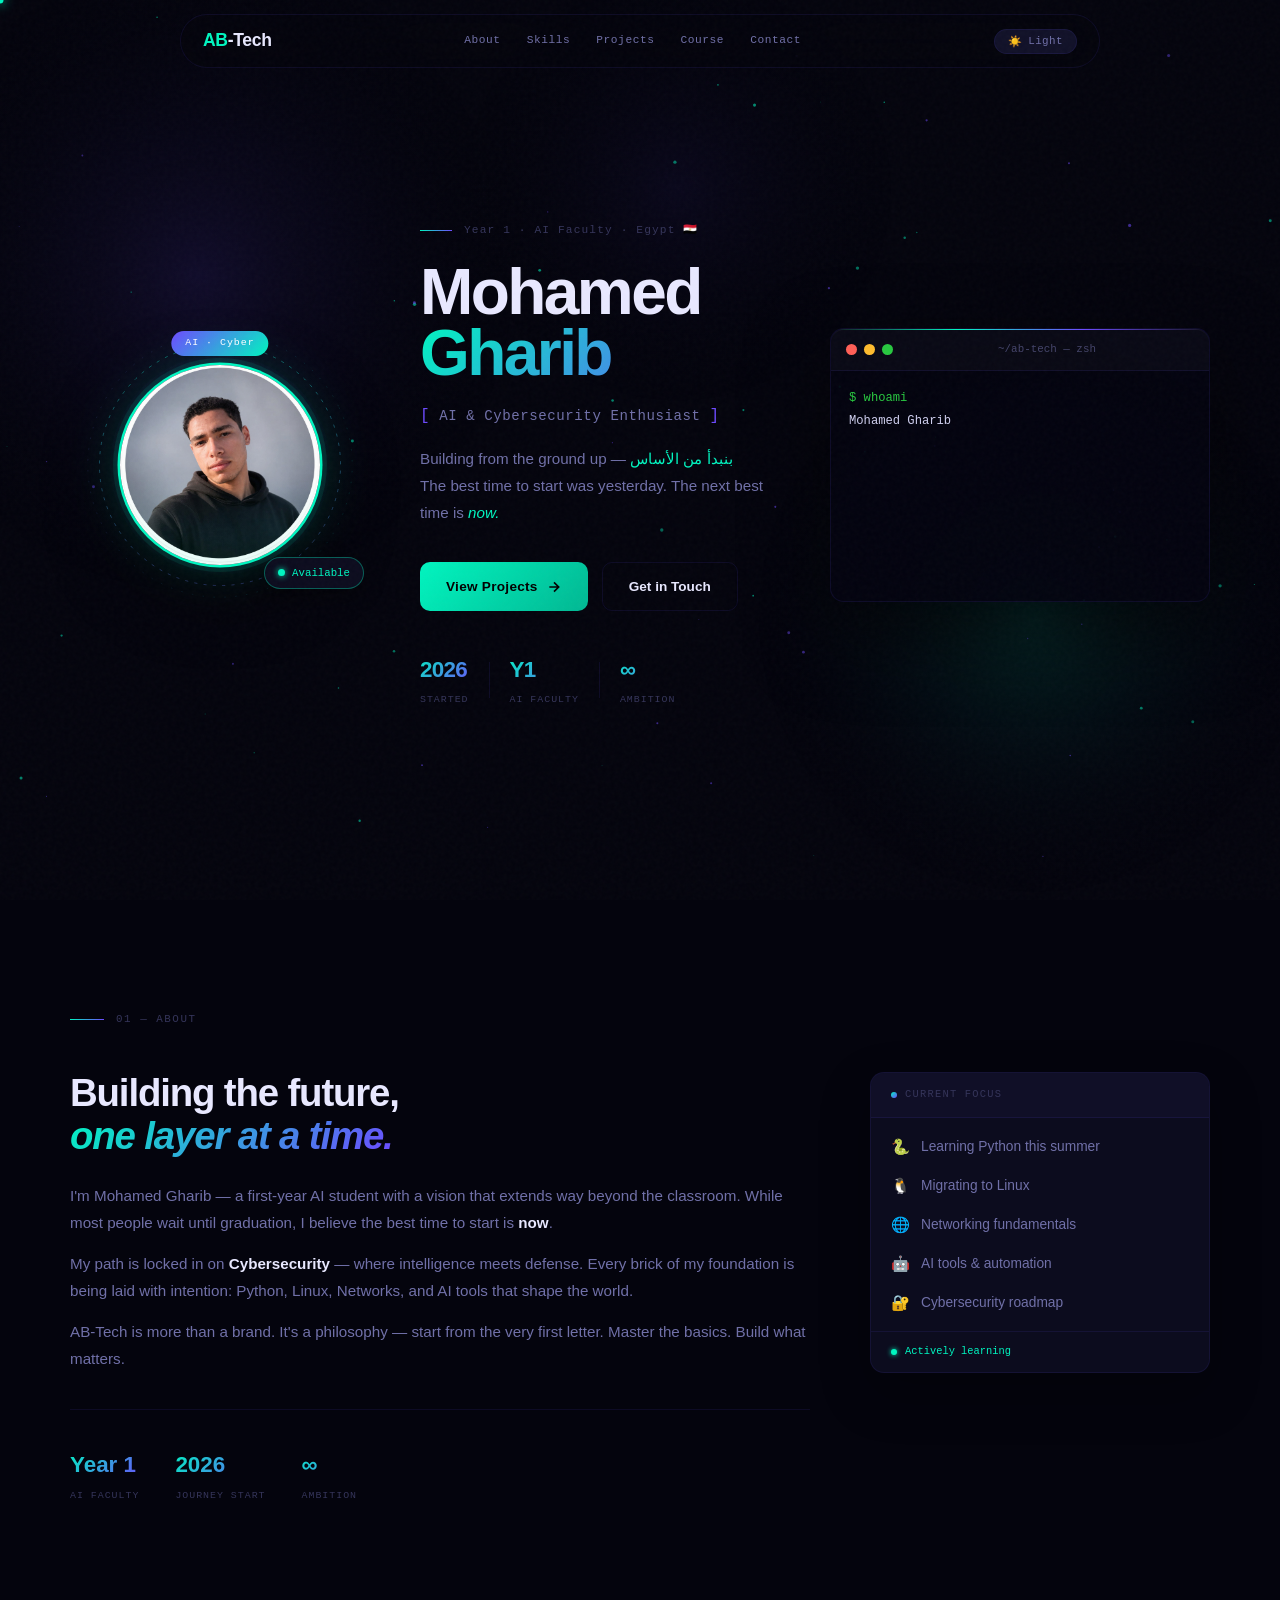
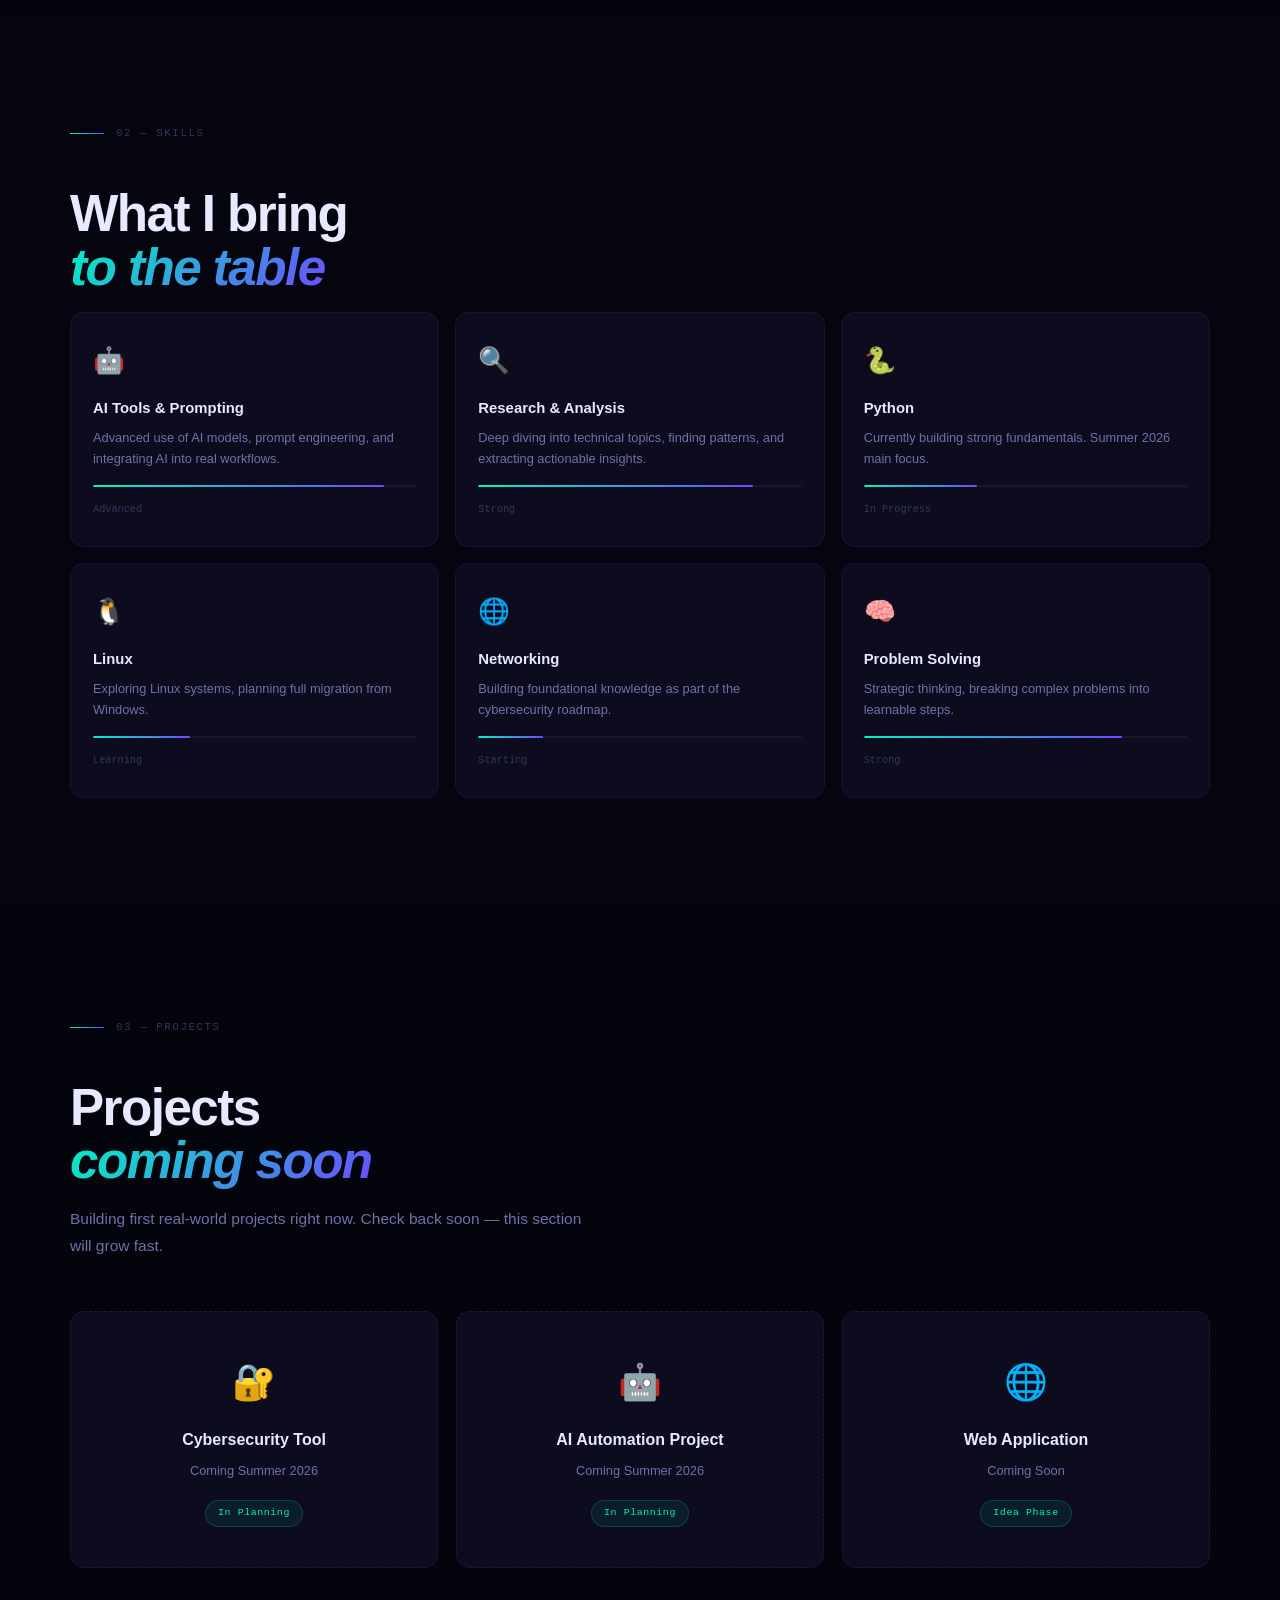
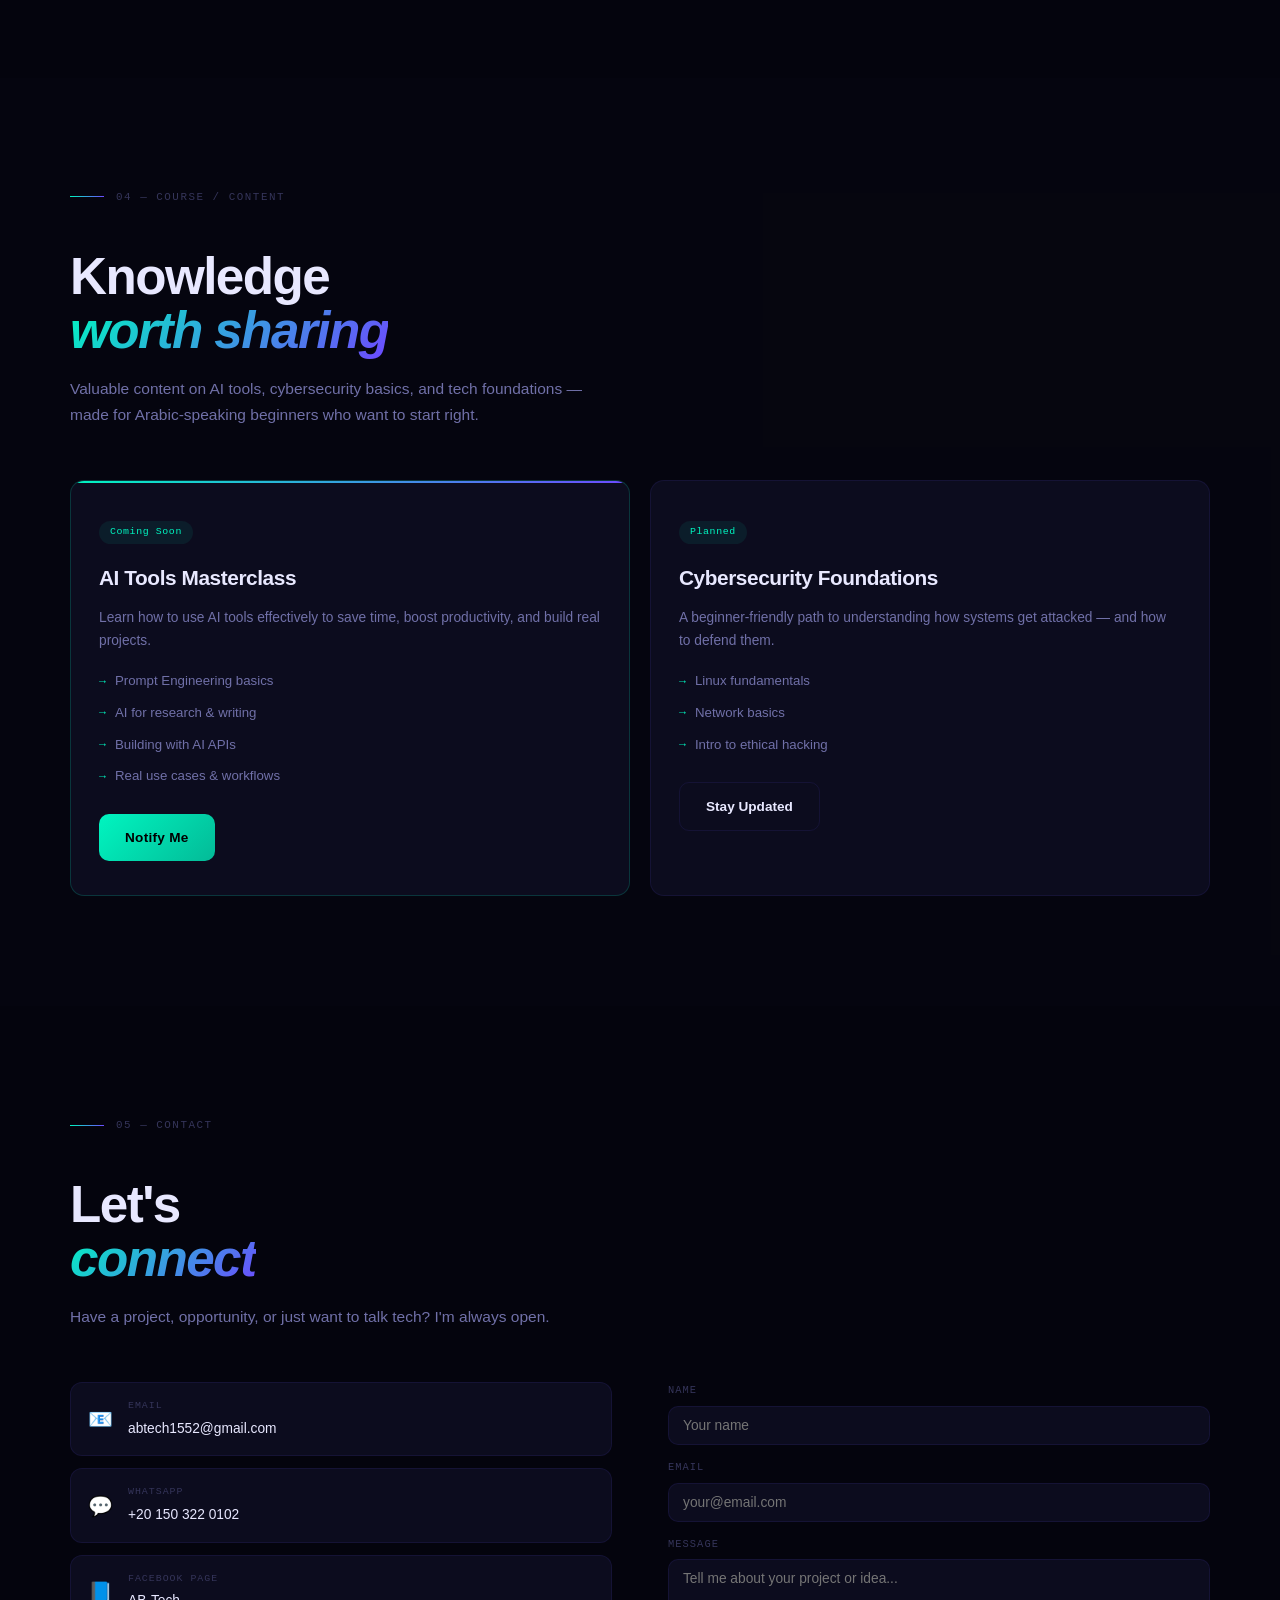
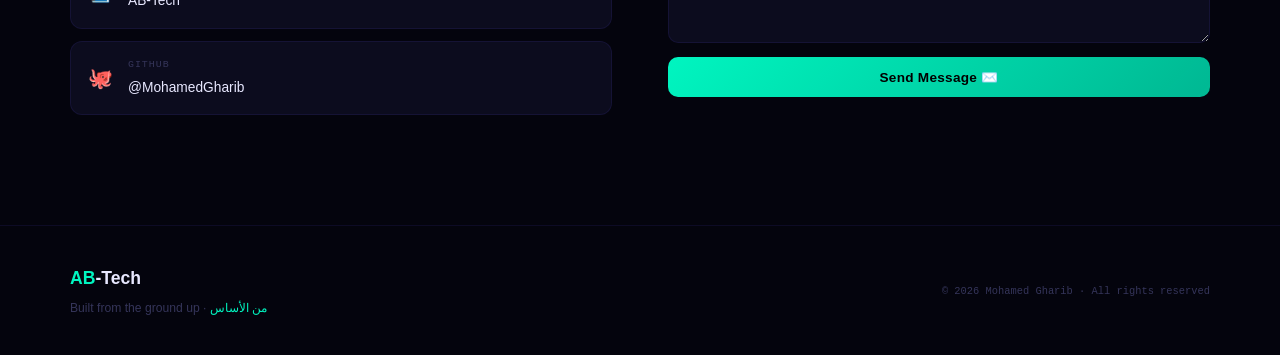
==== commit bee287c4: "Update index.html" ====
--- a/index.html
+++ b/index.html
@@ -109,7 +109,7 @@
           <h2>Building the future,<br/><em>one layer at a time.</em></h2>
           <p>I'm Mohamed Gharib — a first-year AI student with a vision that extends way beyond the classroom. While most people wait until graduation, I believe the best time to start is <strong>now</strong>.</p>
           <p>My path is locked in on <strong>Cybersecurity</strong> — where intelligence meets defense. Every brick of my foundation is being laid with intention: Python, Linux, Networks, and AI tools that shape the world.</p>
-          <p>AB-Tech is more than a brand. It's a philosophy — <span class="arabic">أ ب</span> — start from the very first letter. Master the basics. Build what matters.</p>
+          <p>AB-Tech is more than a brand. It's a philosophy —  start from the very first letter. Master the basics. Build what matters.</p>
           <div class="about-stats">
             <div class="stat"><span class="stat-num">Year 1</span><span class="stat-label">AI Faculty</span></div>
             <div class="stat"><span class="stat-num">2026</span><span class="stat-label">Journey Start</span></div>
